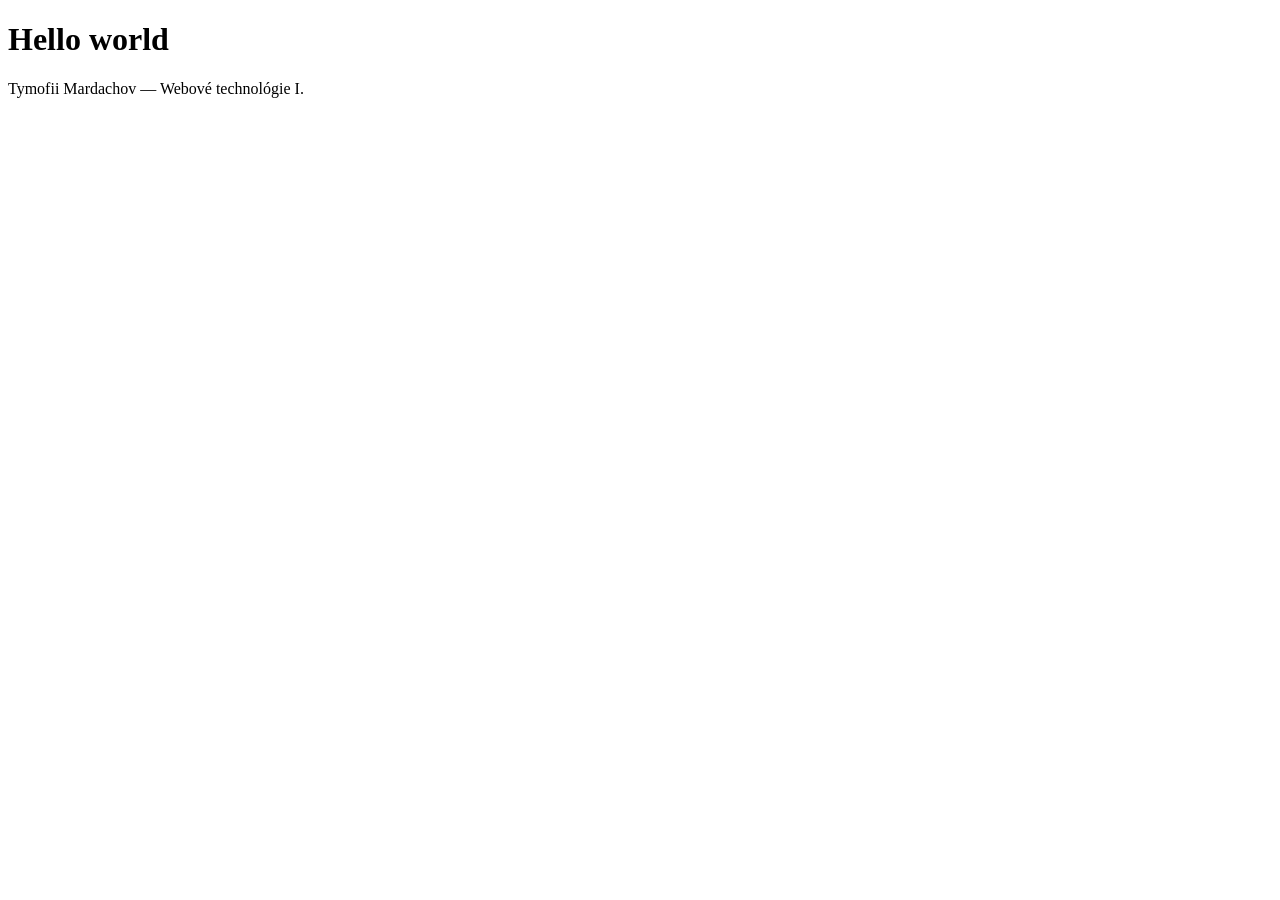
==== index.html @ 975bbd75 "Prvy commit: hello world" ====
<!DOCTYPE html>
<html lang="sk">
  <head>
    <meta charset="UTF-8" />
    <meta name="viewport" content="width=device-width, initial-scale=1.0" />
    <title>Hello world</title>
  </head>
  <body>
    <h1>Hello world</h1>
    <p>Tymofii Mardachov — Webové technológie I.</p>
  </body>
</html>
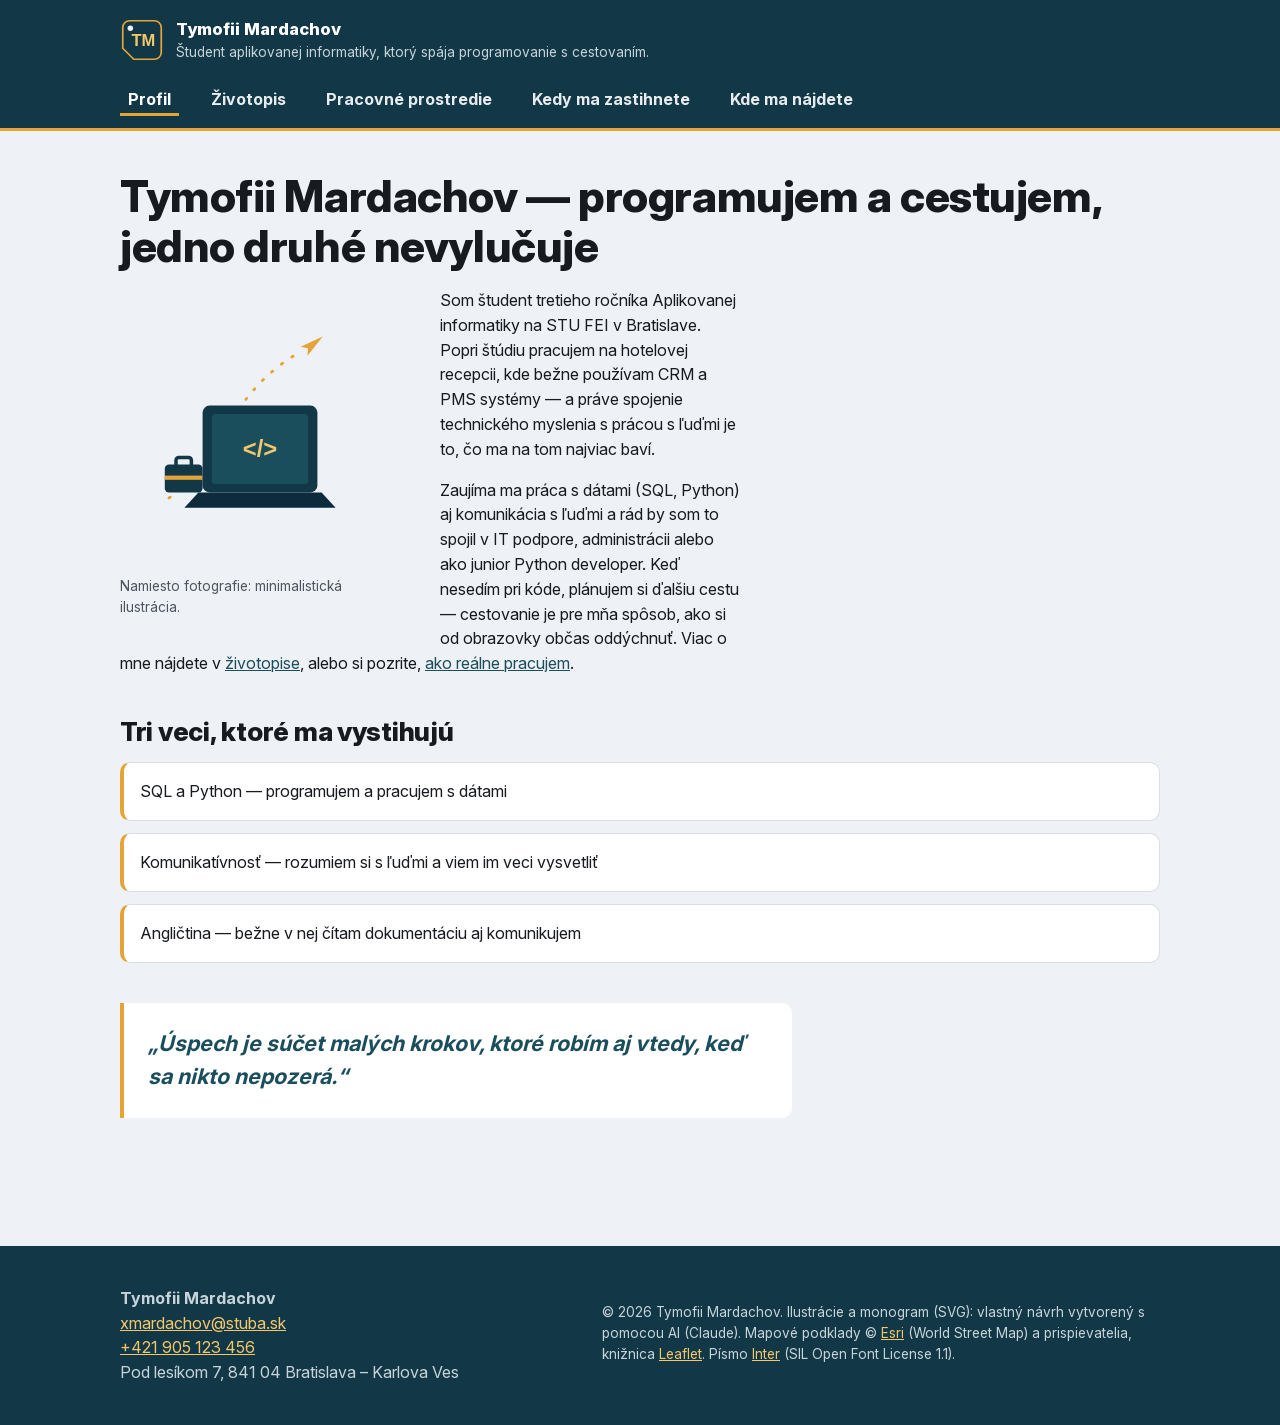
==== commit 4b57955e: "Add personal card project" ====
--- a/index.html
+++ b/index.html
@@ -1,12 +1,85 @@
-<!DOCTYPE html>
-<html lang="sk">
-  <head>
-    <meta charset="UTF-8" />
-    <meta name="viewport" content="width=device-width, initial-scale=1.0" />
-    <title>Hello world</title>
-  </head>
-  <body>
-    <h1>Hello world</h1>
-    <p>Tymofii Mardachov — Webové technológie I.</p>
-  </body>
-</html>+<!doctype html>
+<html lang="sk" class="no-js">
+<head>
+  <meta charset="UTF-8">
+  <meta name="viewport" content="width=device-width, initial-scale=1">
+  <title>Tymofii Mardachov — Profil</title>
+  <meta name="description" content="Tymofii Mardachov, študent aplikovanej informatiky na STU FEI — profil, zameranie a ciele.">
+
+  <meta property="og:title" content="Tymofii Mardachov — Profil">
+  <meta property="og:description" content="Študent aplikovanej informatiky, ktorý spája programovanie s cestovaním.">
+  <meta property="og:image" content="img/og-cover.png">
+  <meta property="og:type" content="website">
+
+  <link rel="icon" href="favicon.ico" sizes="any">
+  <link rel="stylesheet" href="css/styles.css">
+  <link rel="stylesheet" href="css/print.css" media="print">
+  <script src="js/script.js" defer></script>
+</head>
+<body class="page-index">
+  <a class="skip-link" href="#content">Preskočiť na obsah</a>
+
+  <header class="site-header">
+    <div class="container header-bar">
+      <a class="brand-link" href="index.html">
+        <img class="monogram" src="img/monogram.svg" alt="" width="44" height="44">
+        <span class="brand-text">
+          <span class="brand-name">Tymofii Mardachov</span>
+          <span class="brand-slogan">Študent aplikovanej informatiky, ktorý spája programovanie s cestovaním.</span>
+        </span>
+      </a>
+      <button class="nav-toggle" type="button" aria-expanded="false" aria-controls="main-menu" aria-label="Prepnúť navigačné menu">
+        <span></span><span></span><span></span>
+      </button>
+    </div>
+    <nav class="site-nav container" id="main-menu" aria-label="Hlavná navigácia">
+      <ul>
+        <li><a href="index.html" aria-current="page">Profil</a></li>
+        <li><a href="pages/cv.html">Životopis</a></li>
+        <li><a href="pages/workspace.html">Pracovné prostredie</a></li>
+        <li><a href="pages/schedule.html">Kedy ma zastihnete</a></li>
+        <li><a href="pages/map.html">Kde ma nájdete</a></li>
+      </ul>
+    </nav>
+  </header>
+
+  <main id="content" class="container">
+    <section class="page-hero" aria-labelledby="h-profile">
+      <h1 id="h-profile">Tymofii Mardachov — programujem a cestujem, jedno druhé nevylučuje</h1>
+
+      <figure class="profile-figure">
+        <img src="img/profile-illustration.svg" alt="Ilustrácia notebooku s kódom, cestovného kufra a dráhy letu nad nimi" width="280" height="280" loading="lazy">
+        <figcaption>Namiesto fotografie: minimalistická ilustrácia.</figcaption>
+      </figure>
+
+      <p>Som študent tretieho ročníka Aplikovanej informatiky na STU FEI v Bratislave. Popri štúdiu pracujem na hotelovej recepcii, kde bežne používam CRM a PMS systémy — a práve spojenie technického myslenia s prácou s ľuďmi je to, čo ma na tom najviac baví.</p>
+
+      <p>Zaujíma ma práca s dátami (SQL, Python) aj komunikácia s ľuďmi a rád by som to spojil v IT podpore, administrácii alebo ako junior Python developer. Keď nesedím pri kóde, plánujem si ďalšiu cestu — cestovanie je pre mňa spôsob, ako si od obrazovky občas oddýchnuť. Viac o mne nájdete v <a href="pages/cv.html">životopise</a>, alebo si pozrite, <a href="pages/workspace.html">ako reálne pracujem</a>.</p>
+
+      <h2>Tri veci, ktoré ma vystihujú</h2>
+      <ul class="key-list">
+        <li>SQL a Python — programujem a pracujem s dátami</li>
+        <li>Komunikatívnosť — rozumiem si s ľuďmi a viem im veci vysvetliť</li>
+        <li>Angličtina — bežne v nej čítam dokumentáciu aj komunikujem</li>
+      </ul>
+
+      <aside class="quote-aside">
+        <p>„Úspech je súčet malých krokov, ktoré robím aj vtedy, keď sa nikto nepozerá.“</p>
+      </aside>
+
+    </section>
+  </main>
+
+  <footer class="site-footer">
+    <div class="container footer-grid">
+      <address>
+        <strong>Tymofii Mardachov</strong><br>
+        <a href="mailto:xmardachov@stuba.sk">xmardachov@stuba.sk</a><br>
+        <a href="tel:+421905123456">+421 905 123 456</a><br>
+        Pod lesíkom 7, 841 04 Bratislava – Karlova Ves
+      </address>
+      <p class="footer-note">© 2026 Tymofii Mardachov. Ilustrácie a monogram (SVG): vlastný návrh vytvorený s pomocou AI (Claude). Mapové podklady © <a href="https://www.esri.com/">Esri</a> (World Street Map) a prispievatelia, knižnica <a href="https://leafletjs.com/">Leaflet</a>. Písmo <a href="https://github.com/rsms/inter">Inter</a> (SIL Open Font License 1.1).</p>
+    </div>
+  </footer>
+</body>
+</html>
--- a/css/styles.css
+++ b/css/styles.css
@@ -0,0 +1,651 @@
+/* =========================================================
+   Personal card - shared stylesheet for all 5 pages
+   Author: Tymofii Mardachov
+   ========================================================= */
+
+/* ---- Font: Inter (variable), loaded locally ---- */
+@font-face {
+  font-family: "Inter";
+  src: url("../fonts/inter-variable.woff2") format("woff2");
+  font-weight: 100 900;
+  font-style: normal;
+  font-display: swap;
+}
+
+/* ---- Design tokens (every color value lives here) ---- */
+:root {
+  /* brand colors */
+  --color-brand: #123847;
+  --color-brand-2: #1B4E5D;
+  --color-accent: #E3A438;
+  --color-accent-light: #F4C86A;
+  --color-accent-contrast: #123847;
+  --color-accent-tint: rgba(227, 164, 56, 0.18);
+
+  /* neutral colors */
+  --color-text: #171A1F;
+  --color-text-muted: #4B5560;
+  --color-bg: #EEF1F5;
+  --color-surface: #FFFFFF;
+  --color-border: #D8DEE4;
+  --color-focus: #7A4E00;
+  --color-shadow: rgba(0, 0, 0, 0.25);
+
+  /* text on brand-colored backgrounds */
+  --color-on-brand: #FFFFFF;
+  --color-on-brand-soft: #E7ECEF;
+  --color-on-brand-muted: #C7D3D9;
+
+  /* schedule cells */
+  --color-cell-lecture: #E4EEF1;
+  --color-cell-seminar: #FBEBD1;
+  --color-cell-pe: #E7E3F5;
+  --color-empty-odd: #F5F7F9;
+  --color-empty-even: #EAEEF1;
+
+  --radius: 10px;
+  --radius-lg: 18px;
+
+  --space-3xs: 0.25rem;
+  --space-2xs: 0.5rem;
+  --space-xs: 0.75rem;
+  --space-sm: 1rem;
+  --space-md: 1.5rem;
+  --space-lg: 2.5rem;
+  --space-xl: 4rem;
+
+  --font-body: "Inter", -apple-system, "Segoe UI", Roboto, sans-serif;
+  --content-max: 68rem;
+  --transition-fast: 150ms ease;
+  --transition-med: 260ms ease;
+}
+
+/* ---- dark mode (keeps 4.5:1 text contrast) ---- */
+@media (prefers-color-scheme: dark) {
+  :root {
+    --color-text: #EDEFF2;
+    --color-text-muted: #B7C0C8;
+    --color-bg: #0B1418;
+    --color-surface: #142129;
+    --color-border: #24343D;
+    --color-brand-2: #2C6579;
+    --color-accent: var(--color-accent-light);
+    --color-accent-contrast: #0B1418;
+    --color-accent-tint: rgba(244, 200, 106, 0.18);
+    --color-focus: var(--color-accent-light);
+    --color-cell-lecture: #17323C;
+    --color-cell-seminar: #3A2E14;
+    --color-cell-pe: #2A2440;
+    --color-empty-odd: #101B21;
+    --color-empty-even: #16232B;
+  }
+}
+
+/* ---- reset and base ---- */
+*, *::before, *::after { box-sizing: border-box; }
+[hidden] { display: none !important; }
+html { scroll-behavior: smooth; }
+@media (prefers-reduced-motion: reduce) {
+  html { scroll-behavior: auto; }
+  *, *::before, *::after {
+    animation-duration: 0.001ms !important;
+    animation-iteration-count: 1 !important;
+    transition-duration: 0.001ms !important;
+    scroll-behavior: auto !important;
+  }
+}
+
+body {
+  margin: 0;
+  font-family: var(--font-body);
+  background: var(--color-bg);
+  color: var(--color-text);
+  line-height: 1.55;
+  -webkit-font-smoothing: antialiased;
+}
+
+img { max-width: 100%; height: auto; display: block; }
+h1, h2, h3 { line-height: 1.15; letter-spacing: -0.01em; font-weight: 800; }
+h1 { font-size: clamp(1.9rem, 1.5rem + 1.6vw, 2.75rem); margin: 0 0 var(--space-sm); }
+h2 { font-size: clamp(1.3rem, 1.1rem + 0.8vw, 1.65rem); margin: var(--space-lg) 0 var(--space-sm); }
+p { margin: 0 0 var(--space-sm); max-width: 62ch; }
+a { color: var(--color-brand-2); }
+a:hover { text-decoration-thickness: 2px; }
+@media (prefers-color-scheme: dark) { a { color: var(--color-accent); } }
+
+.container {
+  max-width: var(--content-max);
+  margin-inline: auto;
+  padding-inline: var(--space-md);
+}
+
+/* ---- skip link ---- */
+.skip-link {
+  position: absolute;
+  left: var(--space-sm);
+  top: -3rem;
+  background: var(--color-accent);
+  color: var(--color-accent-contrast);
+  padding: var(--space-2xs) var(--space-sm);
+  border-radius: var(--radius);
+  font-weight: 700;
+  text-decoration: none;
+  transition: top var(--transition-fast);
+  z-index: 100;
+}
+.skip-link:focus { top: var(--space-sm); }
+
+/* ---- focus state (same for every control) ---- */
+a:focus-visible,
+button:focus-visible,
+input:focus-visible,
+summary:focus-visible,
+[tabindex]:focus-visible {
+  outline: 3px solid var(--color-focus);
+  outline-offset: 3px;
+  border-radius: 4px;
+}
+.site-header :focus-visible,
+.site-footer :focus-visible,
+.cv-col-photo :focus-visible {
+  outline-color: var(--color-accent);
+}
+
+/* =========================================================
+   Header + navigation
+   ========================================================= */
+.site-header {
+  background: var(--color-brand);
+  color: var(--color-on-brand-soft);
+  border-bottom: 3px solid var(--color-accent);
+}
+.header-bar {
+  display: flex;
+  align-items: center;
+  gap: var(--space-sm);
+  padding-block: var(--space-sm);
+  position: relative;
+}
+.brand-link {
+  display: flex;
+  align-items: center;
+  gap: var(--space-xs);
+  text-decoration: none;
+  color: inherit;
+}
+.monogram { width: 44px; height: 44px; flex-shrink: 0; }
+.brand-text { display: flex; flex-direction: column; }
+.brand-name { font-weight: 800; font-size: 1.05rem; color: var(--color-on-brand); }
+.brand-slogan { font-size: 0.85rem; color: var(--color-on-brand-muted); }
+
+.nav-toggle {
+  margin-left: auto;
+  display: none;
+  background: transparent;
+  border: 2px solid var(--color-accent);
+  border-radius: var(--radius);
+  color: var(--color-on-brand);
+  width: 44px;
+  height: 40px;
+  cursor: pointer;
+  flex-direction: column;
+  align-items: center;
+  justify-content: center;
+  gap: 4px;
+}
+.nav-toggle span { width: 20px; height: 2px; background: var(--color-accent); display: block; }
+
+/* Shared "tab" look: nav links and schedule filter buttons.
+   hover = neutral underline, active = accent underline */
+.site-nav ul {
+  list-style: none;
+  display: flex;
+  flex-wrap: wrap;
+  gap: var(--space-xs) var(--space-md);
+  margin: 0;
+  padding: var(--space-2xs) 0 var(--space-sm);
+}
+.site-nav a,
+.filter-btn {
+  font: inherit;
+  font-weight: 700;
+  text-decoration: none;
+  background: transparent;
+  border: 0;
+  border-bottom: 3px solid transparent;
+  border-radius: 0;
+  padding: var(--space-3xs) var(--space-2xs);
+  cursor: pointer;
+  transition: border-color var(--transition-fast), color var(--transition-fast);
+}
+.site-nav a { color: var(--color-on-brand-soft); }
+.filter-btn { color: var(--color-text); padding: var(--space-2xs) var(--space-xs); }
+.site-nav a:hover,
+.filter-btn:hover { border-bottom-color: var(--color-border); }
+.site-nav a[aria-current="page"] { color: var(--color-on-brand); }
+.site-nav a[aria-current="page"],
+.filter-btn[aria-pressed="true"] { border-bottom-color: var(--color-accent); }
+
+@media (max-width: 768px) {
+  .nav-toggle { display: flex; }
+  .site-nav { display: none; width: 100%; }
+  .site-nav.is-open { display: block; }
+  .site-nav ul { flex-direction: column; gap: 0; padding-bottom: var(--space-sm); }
+  .site-nav a { display: block; padding: var(--space-xs) 0; }
+  .no-js .site-nav { display: block; }
+  .no-js .nav-toggle { display: none; }
+}
+
+/* =========================================================
+   Footer
+   ========================================================= */
+.site-footer {
+  background: var(--color-brand);
+  color: var(--color-on-brand-muted);
+  margin-top: var(--space-xl);
+  padding-block: var(--space-lg);
+}
+.site-footer address { font-style: normal; }
+.footer-grid {
+  display: flex;
+  flex-wrap: wrap;
+  gap: var(--space-lg);
+  justify-content: space-between;
+}
+.footer-grid a { color: var(--color-accent-light); }
+.footer-note { margin-top: var(--space-sm); font-size: 0.85rem; color: var(--color-text-muted); }
+.site-footer .footer-note { color: var(--color-on-brand-muted); }
+
+/* =========================================================
+   Main content - shared
+   ========================================================= */
+main { display: block; }
+.page-hero { padding-block: var(--space-lg) var(--space-md); }
+.page-hero::after { content: ""; display: table; clear: both; }
+
+.key-list {
+  list-style: none;
+  margin: 0 0 var(--space-md);
+  padding: 0;
+  display: grid;
+  gap: var(--space-xs);
+}
+.key-list li {
+  background: var(--color-surface);
+  border: 1px solid var(--color-border);
+  border-left: 4px solid var(--color-accent);
+  border-radius: var(--radius);
+  padding: var(--space-sm);
+}
+
+.quote-aside {
+  display: flow-root;
+  border-left: 4px solid var(--color-accent);
+  background: var(--color-surface);
+  border-radius: 0 var(--radius) var(--radius) 0;
+  padding: var(--space-md);
+  margin: var(--space-lg) 0;
+  max-width: 42rem;
+}
+.quote-aside p {
+  font-size: 1.35rem;
+  font-weight: 700;
+  font-style: italic;
+  margin: 0;
+  color: var(--color-brand-2);
+}
+@media (prefers-color-scheme: dark) { .quote-aside p { color: var(--color-accent); } }
+
+/* profile - image floats left, text wraps around it */
+.profile-figure {
+  float: left;
+  width: min(280px, 100%);
+  margin: 0 var(--space-lg) var(--space-md) 0;
+}
+.profile-figure figcaption {
+  font-size: 0.85rem;
+  color: var(--color-text-muted);
+  margin-top: var(--space-2xs);
+}
+@media (max-width: 600px) {
+  .profile-figure { float: none; margin-inline: auto; }
+}
+
+/* =========================================================
+   Buttons (one shared look on every page)
+   ========================================================= */
+.btn {
+  font: inherit;
+  font-weight: 700;
+  background: var(--color-brand);
+  color: var(--color-on-brand);
+  border: 2px solid var(--color-brand);
+  border-radius: var(--radius);
+  padding: var(--space-2xs) var(--space-sm);
+  cursor: pointer;
+  transition: background var(--transition-fast), color var(--transition-fast), border-color var(--transition-fast);
+}
+.btn:hover { background: var(--color-brand-2); border-color: var(--color-brand-2); }
+.btn[aria-pressed="true"] {
+  background: var(--color-accent);
+  border-color: var(--color-accent);
+  color: var(--color-accent-contrast);
+}
+.btn-secondary { background: transparent; color: var(--color-brand); }
+.btn-secondary:hover { background: var(--color-brand); border-color: var(--color-brand); color: var(--color-on-brand); }
+@media (prefers-color-scheme: dark) {
+  .btn { border-color: var(--color-brand-2); }
+  .btn-secondary { color: var(--color-accent); border-color: var(--color-accent); }
+  .btn-secondary:hover { background: var(--color-accent); border-color: var(--color-accent); color: var(--color-accent-contrast); }
+}
+
+/* =========================================================
+   CV - two columns
+   ========================================================= */
+.cv-layout {
+  display: grid;
+  grid-template-columns: minmax(240px, 320px) 1fr;
+  align-items: stretch;
+}
+.cv-col-photo {
+  background: var(--color-brand);
+  color: var(--color-on-brand-soft);
+  padding: var(--space-lg) var(--space-md);
+}
+.cv-col-photo img { border-radius: var(--radius-lg); margin-bottom: var(--space-md); }
+.cv-col-photo address { line-height: 1.9; font-style: normal; }
+.cv-col-photo a { color: var(--color-accent-light); }
+.cv-col-main {
+  background: var(--color-surface);
+  padding: var(--space-lg) var(--space-md);
+}
+.skill-row {
+  display: flex;
+  justify-content: space-between;
+  gap: var(--space-sm);
+  padding: var(--space-2xs) 0;
+  border-bottom: 1px solid var(--color-border);
+}
+.skill-level {
+  color: var(--color-text-muted);
+  font-weight: 600;
+  white-space: nowrap;
+}
+@media (max-width: 700px) {
+  .cv-layout { grid-template-columns: 1fr; }
+}
+
+/* =========================================================
+   Workspace - interactive image
+   Hotspots are radio inputs generated by JS. All interaction
+   (hover, focus, checked) is pure CSS.
+   ========================================================= */
+.workspace-figure {
+  position: relative;
+  max-width: 800px;
+  margin: 0 auto var(--space-md);
+}
+.workspace-figure img { border-radius: var(--radius-lg); border: 1px solid var(--color-border); }
+
+.hotspot {
+  position: absolute;
+  margin: 0;
+  padding: 0;
+  appearance: none;
+  border: 1px dashed var(--color-accent);
+  border-radius: var(--radius);
+  background: transparent;
+  cursor: pointer;
+  transition: background var(--transition-fast), border-color var(--transition-fast);
+}
+.hotspot:hover,
+.hotspot:focus {
+  border: 2px solid var(--color-accent);
+  background: var(--color-accent-tint);
+}
+.hotspot:focus-visible { border-radius: var(--radius); }
+
+.hotspot-panel {
+  position: absolute;
+  left: var(--panel-left, auto);
+  right: var(--panel-right, auto);
+  top: var(--panel-top, auto);
+  bottom: var(--panel-bottom, auto);
+  width: min(16rem, 70%);
+  background: var(--color-brand);
+  color: var(--color-on-brand-soft);
+  padding: var(--space-sm);
+  border-radius: var(--radius);
+  box-shadow: 0 8px 24px var(--color-shadow);
+  z-index: 20;
+  opacity: 0;
+  visibility: hidden;
+  pointer-events: none;
+  transform: translateY(-4px);
+  transition: opacity var(--transition-fast), transform var(--transition-fast), visibility var(--transition-fast);
+}
+.hotspot:hover + .hotspot-panel,
+.hotspot:focus + .hotspot-panel {
+  opacity: 1;
+  visibility: visible;
+  transform: none;
+}
+.hotspot-panel h3 { margin: 0 0 var(--space-3xs); font-size: 1rem; color: var(--color-accent-light); }
+.hotspot-panel p { margin: 0; font-size: 0.9rem; max-width: none; }
+
+.hotspot-static-list { display: none; }
+.no-js .hotspot-static-list { display: block; }
+
+/* small screens: one fixed panel area below the image (no layout jump) */
+@media (max-width: 768px) {
+  /* space for the fixed panel is reserved with margin, not padding,
+     so the hotspot percentages stay relative to the image itself */
+  html:not(.no-js) .workspace-figure { margin-bottom: calc(9.5rem + var(--space-md)); }
+  .hotspot-panel {
+    left: 0;
+    right: 0;
+    top: 100%;
+    bottom: auto;
+    margin-top: var(--space-2xs);
+    width: auto;
+    height: 8.5rem;
+    overflow: auto;
+    box-shadow: none;
+    transform: none;
+  }
+  .hotspot:hover + .hotspot-panel,
+  .hotspot:focus + .hotspot-panel {
+    opacity: 0;
+    visibility: hidden;
+  }
+  .hotspot:checked + .hotspot-panel {
+    opacity: 1;
+    visibility: visible;
+  }
+  .hotspot:checked {
+    border: 2px solid var(--color-accent);
+    background: var(--color-accent-tint);
+  }
+}
+
+/* =========================================================
+   Schedule
+   ========================================================= */
+.filter-bar {
+  display: flex;
+  flex-wrap: wrap;
+  gap: var(--space-2xs);
+  margin-bottom: var(--space-sm);
+  border-bottom: 1px solid var(--color-border);
+}
+
+.status-banner {
+  background: var(--color-surface);
+  border: 1px solid var(--color-border);
+  border-left: 4px solid var(--color-accent);
+  border-radius: var(--radius);
+  padding: var(--space-sm);
+  margin-bottom: var(--space-sm);
+  font-weight: 600;
+}
+
+.table-scroll { overflow-x: auto; margin-bottom: var(--space-md); }
+.schedule-table {
+  border-collapse: collapse;
+  width: 100%;
+  min-width: 70rem;
+  table-layout: fixed;
+  background: var(--color-surface);
+}
+.schedule-table caption { text-align: left; font-weight: 700; margin-bottom: var(--space-2xs); }
+.schedule-table th, .schedule-table td {
+  border: 1px solid var(--color-border);
+  padding: var(--space-3xs) var(--space-2xs);
+  text-align: center;
+  vertical-align: middle;
+  font-size: 0.75rem;
+  overflow-wrap: break-word;
+  hyphens: auto;
+}
+.schedule-table thead th:first-child { width: 6rem; }
+.schedule-table thead th {
+  background: var(--color-brand);
+  color: var(--color-on-brand);
+  font-weight: 700;
+}
+.schedule-table tbody th[scope="row"] {
+  background: var(--color-brand-2);
+  color: var(--color-on-brand);
+  font-weight: 700;
+}
+/* zebra striping: one tbody per day, alternating */
+.schedule-table tbody:nth-of-type(odd) td.is-empty { background: var(--color-empty-odd); }
+.schedule-table tbody:nth-of-type(even) td.is-empty { background: var(--color-empty-even); }
+.cell-lecture { background: var(--color-cell-lecture); }
+.cell-seminar { background: var(--color-cell-seminar); }
+.cell-pe { background: var(--color-cell-pe); }
+.cell-course { display: block; font-weight: 700; }
+.cell-room, .cell-teacher { display: block; font-size: 0.7rem; color: var(--color-text-muted); }
+.cell-current {
+  outline: 3px solid var(--color-accent);
+  outline-offset: -3px;
+  position: relative;
+}
+.cell-current::before {
+  content: "teraz";
+  position: absolute;
+  top: 0;
+  left: 50%;
+  transform: translateX(-50%);
+  background: var(--color-accent);
+  color: var(--color-accent-contrast);
+  font-size: 0.65rem;
+  font-weight: 800;
+  padding: 0 var(--space-2xs);
+  border-radius: 0 0 var(--radius) var(--radius);
+}
+/* filter hides only the cell content, so rowspan/colspan stay intact */
+.filtered-out .cell-course,
+.filtered-out .cell-room,
+.filtered-out .cell-teacher {
+  visibility: hidden;
+}
+.schedule-table td.filtered-out { background: var(--color-empty-odd); }
+.filter-empty-msg {
+  background: var(--color-surface);
+  border: 1px dashed var(--color-border);
+  border-radius: var(--radius);
+  padding: var(--space-sm);
+  margin-bottom: var(--space-sm);
+  color: var(--color-text-muted);
+}
+
+.legend { display: flex; flex-wrap: wrap; gap: var(--space-sm); margin-bottom: var(--space-md); font-size: 0.85rem; }
+.legend span { display: inline-flex; align-items: center; gap: var(--space-3xs); }
+.legend i { width: 14px; height: 14px; border-radius: 3px; display: inline-block; border: 1px solid var(--color-border); }
+.swatch-lecture { background: var(--color-cell-lecture); }
+.swatch-seminar { background: var(--color-cell-seminar); }
+.swatch-pe { background: var(--color-cell-pe); }
+
+.progress-wrap { margin-block: var(--space-md); }
+.progress-track {
+  background: var(--color-border);
+  border-radius: 999px;
+  height: 14px;
+  overflow: hidden;
+}
+.progress-fill {
+  height: 100%;
+  background: var(--color-accent);
+  border-radius: 999px;
+  transition: width var(--transition-med);
+}
+.progress-label { font-size: 0.9rem; color: var(--color-text-muted); margin-top: var(--space-2xs); }
+
+/* =========================================================
+   Map
+   ========================================================= */
+.map-layout {
+  display: grid;
+  grid-template-columns: minmax(260px, 340px) 1fr;
+  gap: var(--space-md);
+  align-items: start;
+}
+#map-canvas {
+  width: 100%;
+  height: 480px;
+  border-radius: var(--radius-lg);
+  border: 1px solid var(--color-border);
+  background: var(--color-border);
+}
+.map-panel {
+  background: var(--color-surface);
+  border: 1px solid var(--color-border);
+  border-radius: var(--radius);
+  padding: var(--space-sm);
+}
+.map-panel h2 { margin-top: 0; }
+.map-form { display: grid; gap: var(--space-2xs); margin-bottom: var(--space-sm); }
+.map-form input[type="text"] {
+  font: inherit;
+  color: var(--color-text);
+  background: var(--color-surface);
+  padding: var(--space-2xs) var(--space-xs);
+  border: 2px solid var(--color-border);
+  border-radius: var(--radius);
+  width: 100%;
+}
+.map-form input::placeholder { color: var(--color-text-muted); opacity: 1; }
+
+.map-emoji-icon { font-size: 1.6rem; line-height: 1; text-align: center; }
+.point-list { list-style: none; margin: 0; padding: 0; display: grid; gap: var(--space-2xs); }
+.point-list li {
+  display: grid;
+  gap: var(--space-2xs);
+  border: 1px solid var(--color-border);
+  border-radius: var(--radius);
+  padding: var(--space-2xs) var(--space-xs);
+}
+.point-actions { display: flex; flex-wrap: wrap; gap: var(--space-3xs); }
+.point-list button { font-size: 0.8rem; padding: var(--space-3xs) var(--space-2xs); }
+
+.distance-readout {
+  margin-top: var(--space-sm);
+  padding: var(--space-sm);
+  border-radius: var(--radius);
+  background: var(--color-bg);
+  border: 1px dashed var(--color-accent);
+  font-weight: 700;
+}
+.map-empty-state {
+  border: 2px dashed var(--color-border);
+  border-radius: var(--radius);
+  padding: var(--space-md);
+  color: var(--color-text-muted);
+  text-align: center;
+}
+
+@media (max-width: 768px) {
+  .map-layout { grid-template-columns: 1fr; }
+  #map-canvas { height: 340px; }
+}
--- a/css/print.css
+++ b/css/print.css
@@ -0,0 +1,72 @@
+/* =========================================================
+   print.css - print styles (@media print)
+   Goal: the CV prints on one page, without navigation
+   and without decorative backgrounds.
+   ========================================================= */
+@media print {
+  /* print palette: tokens are redefined in :root, no raw colors below */
+  :root {
+    --color-text: #000000;
+    --color-text-muted: #333333;
+    --color-bg: #FFFFFF;
+    --color-surface: #FFFFFF;
+    --color-border: #999999;
+    --color-accent: #000000;
+  }
+
+  .skip-link,
+  .site-nav,
+  .nav-toggle,
+  .site-footer {
+    display: none !important;
+  }
+
+  .site-header {
+    background: none !important;
+    color: var(--color-text) !important;
+    border-bottom: 1px solid var(--color-text);
+    box-shadow: none !important;
+  }
+  .site-header .header-bar { padding-block: 0 var(--space-2xs); }
+  .brand-link { align-items: flex-start; }
+  .brand-text { display: block; }
+  .brand-name, .brand-slogan { display: block; color: var(--color-text) !important; }
+  .monogram { filter: grayscale(1); }
+
+  body {
+    background: var(--color-bg) !important;
+    color: var(--color-text) !important;
+    font-size: 11pt;
+  }
+
+  a { color: var(--color-text) !important; text-decoration: underline; }
+
+  /* CV: no colored backgrounds, narrow margins, one page */
+  body.page-cv .cv-layout {
+    display: block !important;
+    background: none !important;
+  }
+  body.page-cv .cv-col-photo,
+  body.page-cv .cv-col-main {
+    background: none !important;
+    color: var(--color-text) !important;
+    padding: 0 !important;
+  }
+  body.page-cv .cv-col-photo {
+    display: flex;
+    align-items: flex-start;
+    gap: var(--space-sm);
+    margin-bottom: var(--space-sm);
+  }
+  body.page-cv .cv-col-photo img { width: 110px; margin: 0; }
+  body.page-cv .cv-col-photo address { line-height: 1.5; }
+  body.page-cv .cv-col-photo address a { color: var(--color-text) !important; }
+  body.page-cv h1 { font-size: 20pt; margin-top: 0; }
+  body.page-cv h2 { font-size: 13pt; margin: 10pt 0 4pt; }
+  body.page-cv .container { max-width: 100%; padding: 0; margin: 0; }
+  body.page-cv .skill-row { border-bottom: 1px solid var(--color-border); padding: 2pt 0; }
+  body.page-cv .skill-level { color: var(--color-text-muted); }
+  body.page-cv .page-hero { padding: 0; }
+}
+
+@page { size: A4; margin: 12mm; }
